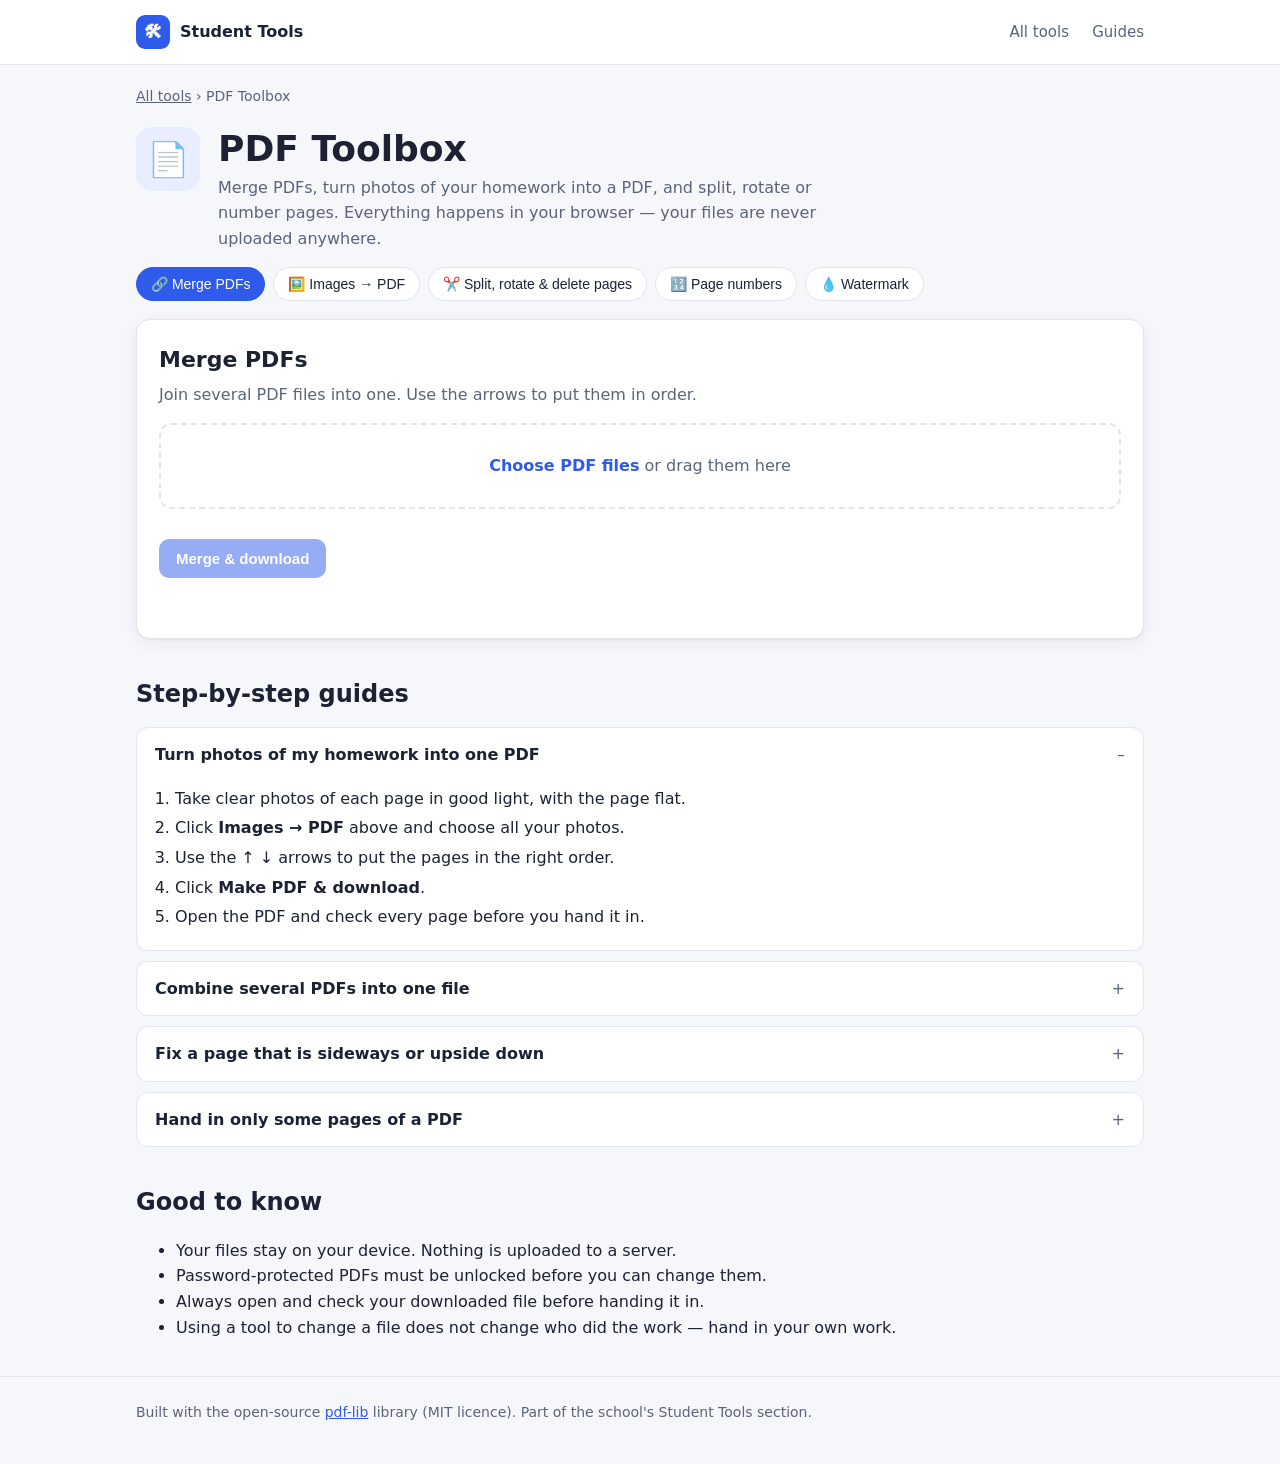
==== tools/pdf-tools.html @ f52e1fe5 "Add in-browser PDF Toolbox (merge, images to PDF, split/rotate/delete, page numbers, watermark) Stir" ====
<!doctype html>
<html lang="en">
<head>
  <meta charset="utf-8">
  <meta name="viewport" content="width=device-width, initial-scale=1">
  <title>PDF Toolbox</title>
  <meta name="description" content="Merge PDFs, turn photos into a PDF, split, rotate, delete pages, add page numbers and watermarks — free, in your browser.">
  <link rel="stylesheet" href="../assets/style.css">
  <style>
    [hidden] { display: none !important; }
    .tabs { display: flex; flex-wrap: wrap; gap: 8px; margin: 8px 0 18px; }
    .panel {
      background: var(--surface); border: 1px solid var(--border);
      border-radius: var(--radius); box-shadow: var(--shadow); padding: 22px;
    }
    .panel h2 { margin: 0 0 4px; font-size: 22px; }
    .panel > p { margin: 0 0 16px; color: var(--muted); }
    .drop {
      display: block;
      border: 2px dashed var(--border); border-radius: 12px; padding: 28px 16px;
      text-align: center; color: var(--muted); cursor: pointer; transition: .15s;
    }
    .drop:hover, .drop.over { border-color: var(--accent); background: var(--accent-soft); color: var(--text); }
    .drop strong { color: var(--accent); }
    .drop input { display: none; }
    .files { list-style: none; padding: 0; margin: 14px 0 0; display: grid; gap: 8px; }
    .files li {
      display: flex; align-items: center; gap: 10px; padding: 10px 12px;
      border: 1px solid var(--border); border-radius: 10px; background: var(--bg);
    }
    .files .n { color: var(--muted); font-size: 14px; width: 22px; text-align: right; }
    .files .name { flex: 1; overflow: hidden; text-overflow: ellipsis; white-space: nowrap; }
    .files .size { color: var(--muted); font-size: 13px; }
    .files button {
      border: 1px solid var(--border); background: var(--surface); color: var(--text);
      border-radius: 8px; width: 32px; height: 32px; cursor: pointer; font-size: 14px;
    }
    .files button:hover { border-color: var(--accent); color: var(--accent); }
    .row { display: flex; flex-wrap: wrap; gap: 14px; align-items: flex-end; margin-top: 16px; }
    .field { display: flex; flex-direction: column; gap: 6px; font-size: 14px; font-weight: 600; }
    .field input, .field select {
      padding: 10px 12px; font-size: 15px; border: 1px solid var(--border);
      border-radius: 10px; background: var(--surface); color: var(--text); min-width: 180px; font-weight: 400;
    }
    .field small { font-weight: 400; color: var(--muted); }
    .status { margin-top: 14px; font-size: 15px; min-height: 1.6em; }
    .status.ok { color: var(--ok); }
    .status.err { color: #d33a3a; }
    .btn[disabled] { opacity: .5; cursor: not-allowed; }
    .info { margin-top: 12px; color: var(--muted); font-size: 14px; }
  </style>
</head>
<body>
  <header class="site-header">
    <div class="wrap">
      <a class="brand" href="../index.html"><span class="brand-mark">🛠</span> Student Tools</a>
      <nav>
        <a href="../index.html">All tools</a>
        <a href="#guides">Guides</a>
      </nav>
    </div>
  </header>

  <main class="wrap">
    <div class="crumbs"><a href="../index.html">All tools</a> › PDF Toolbox</div>

    <div class="tool-hero">
      <div class="card-icon" aria-hidden="true">📄</div>
      <div>
        <h1>PDF Toolbox</h1>
        <p>Merge PDFs, turn photos of your homework into a PDF, and split, rotate or number pages. Everything happens in your browser — your files are never uploaded anywhere.</p>
      </div>
    </div>

    <div class="tabs chips" role="tablist" aria-label="Choose a tool">
      <button class="chip" type="button" data-tab="merge" aria-pressed="true">🔗 Merge PDFs</button>
      <button class="chip" type="button" data-tab="images" aria-pressed="false">🖼️ Images → PDF</button>
      <button class="chip" type="button" data-tab="pages" aria-pressed="false">✂️ Split, rotate &amp; delete pages</button>
      <button class="chip" type="button" data-tab="numbers" aria-pressed="false">🔢 Page numbers</button>
      <button class="chip" type="button" data-tab="watermark" aria-pressed="false">💧 Watermark</button>
    </div>

    <!-- MERGE -->
    <section class="panel" data-panel="merge">
      <h2>Merge PDFs</h2>
      <p>Join several PDF files into one. Use the arrows to put them in order.</p>
      <label class="drop"><input type="file" accept="application/pdf,.pdf" multiple data-input="merge">
        <strong>Choose PDF files</strong> or drag them here</label>
      <ul class="files" data-list="merge"></ul>
      <div class="row"><button class="btn btn-primary" type="button" data-run="merge" disabled>Merge &amp; download</button></div>
      <div class="status" data-status="merge"></div>
    </section>

    <!-- IMAGES -->
    <section class="panel" data-panel="images" hidden>
      <h2>Images → PDF</h2>
      <p>Turn photos or scans (JPG, PNG, WebP) into one PDF, one image per page.</p>
      <label class="drop"><input type="file" accept="image/*" multiple data-input="images">
        <strong>Choose images</strong> or drag them here</label>
      <ul class="files" data-list="images"></ul>
      <div class="row">
        <label class="field">Page size
          <select data-opt="imgSize">
            <option value="a4">A4 (best for printing)</option>
            <option value="letter">Letter</option>
            <option value="fit">Same size as the image</option>
          </select>
        </label>
        <button class="btn btn-primary" type="button" data-run="images" disabled>Make PDF &amp; download</button>
      </div>
      <div class="status" data-status="images"></div>
    </section>

    <!-- PAGES -->
    <section class="panel" data-panel="pages" hidden>
      <h2>Split, rotate &amp; delete pages</h2>
      <p>Pick one PDF, then choose what to do with which pages.</p>
      <label class="drop"><input type="file" accept="application/pdf,.pdf" data-input="pages">
        <strong>Choose a PDF</strong> or drag it here</label>
      <ul class="files" data-list="pages"></ul>
      <div class="row">
        <label class="field">What to do
          <select data-opt="pageAction">
            <option value="extract">Keep only these pages (extract)</option>
            <option value="delete">Delete these pages</option>
            <option value="rotate">Rotate these pages</option>
            <option value="split">Split into one file per page</option>
          </select>
        </label>
        <label class="field">Pages <small>e.g. 1-3, 5 — leave empty for all</small>
          <input type="text" data-opt="pageRange" placeholder="all pages">
        </label>
        <label class="field" data-show="rotate">Turn by
          <select data-opt="rotateBy">
            <option value="90">90° right ↻</option>
            <option value="180">180° (upside down)</option>
            <option value="270">90° left ↺</option>
          </select>
        </label>
        <button class="btn btn-primary" type="button" data-run="pages" disabled>Apply &amp; download</button>
      </div>
      <div class="status" data-status="pages"></div>
    </section>

    <!-- NUMBERS -->
    <section class="panel" data-panel="numbers" hidden>
      <h2>Add page numbers</h2>
      <p>Put page numbers at the bottom of every page of your assignment.</p>
      <label class="drop"><input type="file" accept="application/pdf,.pdf" data-input="numbers">
        <strong>Choose a PDF</strong> or drag it here</label>
      <ul class="files" data-list="numbers"></ul>
      <div class="row">
        <label class="field">Position
          <select data-opt="numPos">
            <option value="center">Bottom centre</option>
            <option value="right">Bottom right</option>
            <option value="left">Bottom left</option>
          </select>
        </label>
        <label class="field">Style
          <select data-opt="numStyle">
            <option value="n">1, 2, 3</option>
            <option value="page">Page 1 of 10</option>
          </select>
        </label>
        <label class="field">Start counting at page
          <input type="number" min="1" value="1" data-opt="numFrom">
        </label>
        <button class="btn btn-primary" type="button" data-run="numbers" disabled>Add numbers &amp; download</button>
      </div>
      <div class="status" data-status="numbers"></div>
    </section>

    <!-- WATERMARK -->
    <section class="panel" data-panel="watermark" hidden>
      <h2>Add a watermark</h2>
      <p>Stamp your name or a word like “DRAFT” across every page.</p>
      <label class="drop"><input type="file" accept="application/pdf,.pdf" data-input="watermark">
        <strong>Choose a PDF</strong> or drag it here</label>
      <ul class="files" data-list="watermark"></ul>
      <div class="row">
        <label class="field">Text
          <input type="text" value="DRAFT" maxlength="60" data-opt="wmText">
        </label>
        <label class="field">Strength
          <select data-opt="wmOpacity">
            <option value="0.12">Light</option>
            <option value="0.25" selected>Medium</option>
            <option value="0.45">Strong</option>
          </select>
        </label>
        <button class="btn btn-primary" type="button" data-run="watermark" disabled>Add watermark &amp; download</button>
      </div>
      <div class="status" data-status="watermark"></div>
    </section>

    <section id="guides" class="block">
      <h2>Step-by-step guides</h2>

      <details class="guide" open>
        <summary>Turn photos of my homework into one PDF</summary>
        <div class="body">
          <ol>
            <li>Take clear photos of each page in good light, with the page flat.</li>
            <li>Click <strong>Images → PDF</strong> above and choose all your photos.</li>
            <li>Use the ↑ ↓ arrows to put the pages in the right order.</li>
            <li>Click <strong>Make PDF &amp; download</strong>.</li>
            <li>Open the PDF and check every page before you hand it in.</li>
          </ol>
        </div>
      </details>

      <details class="guide">
        <summary>Combine several PDFs into one file</summary>
        <div class="body">
          <ol>
            <li>Click <strong>Merge PDFs</strong> and choose all the files.</li>
            <li>Put them in order with the arrows.</li>
            <li>Click <strong>Merge &amp; download</strong>.</li>
          </ol>
        </div>
      </details>

      <details class="guide">
        <summary>Fix a page that is sideways or upside down</summary>
        <div class="body">
          <ol>
            <li>Click <strong>Split, rotate &amp; delete pages</strong> and choose your PDF.</li>
            <li>Set <strong>What to do</strong> to <em>Rotate these pages</em>.</li>
            <li>Type the page number (for example <code>3</code>) and choose how far to turn it.</li>
            <li>Click <strong>Apply &amp; download</strong>.</li>
          </ol>
        </div>
      </details>

      <details class="guide">
        <summary>Hand in only some pages of a PDF</summary>
        <div class="body">
          <ol>
            <li>Click <strong>Split, rotate &amp; delete pages</strong> and choose your PDF.</li>
            <li>Choose <em>Keep only these pages</em> and type the pages, e.g. <code>2-4, 7</code>.</li>
            <li>Click <strong>Apply &amp; download</strong>.</li>
          </ol>
        </div>
      </details>
    </section>

    <section class="block">
      <h2>Good to know</h2>
      <ul>
        <li>Your files stay on your device. Nothing is uploaded to a server.</li>
        <li>Password-protected PDFs must be unlocked before you can change them.</li>
        <li>Always open and check your downloaded file before handing it in.</li>
        <li>Using a tool to change a file does not change who did the work — hand in your own work.</li>
      </ul>
    </section>
  </main>

  <footer class="site-footer">
    <div class="wrap">
      Built with the open-source <a href="https://pdf-lib.js.org" target="_blank" rel="noopener">pdf-lib</a> library (MIT licence).
      Part of the school's Student Tools section.
    </div>
  </footer>

  <script src="../assets/vendor/pdf-lib.min.js"></script>
  <script>
  (function () {
    var L = window.PDFLib;
    var files = { merge: [], images: [], pages: [], numbers: [], watermark: [] };
    var multi = { merge: true, images: true };

    function $(sel) { return document.querySelector(sel); }
    function opt(name) { return $('[data-opt="' + name + '"]').value; }
    function esc(s) {
      return String(s).replace(/[&<>"']/g, function (c) {
        return { "&": "&amp;", "<": "&lt;", ">": "&gt;", '"': "&quot;", "'": "&#39;" }[c];
      });
    }
    function size(n) {
      return n > 1048576 ? (n / 1048576).toFixed(1) + " MB" : Math.max(1, Math.round(n / 1024)) + " KB";
    }
    function status(tool, msg, kind) {
      var el = $('[data-status="' + tool + '"]');
      el.textContent = msg || "";
      el.className = "status" + (kind ? " " + kind : "");
    }
    function baseName(f) { return f.name.replace(/\.[^.]+$/, ""); }

    function download(bytes, name) {
      var blob = new Blob([bytes], { type: "application/pdf" });
      var url = URL.createObjectURL(blob);
      var a = document.createElement("a");
      a.href = url; a.download = name;
      document.body.appendChild(a); a.click(); a.remove();
      setTimeout(function () { URL.revokeObjectURL(url); }, 60000);
    }

    function loadPdf(file) {
      return file.arrayBuffer().then(function (buf) {
        return L.PDFDocument.load(buf).catch(function (e) {
          if (/encrypt/i.test(String(e && e.message))) {
            throw new Error("“" + file.name + "” is password-protected. Unlock it first, then try again.");
          }
          throw new Error("“" + file.name + "” could not be opened. Is it a real PDF file?");
        });
      });
    }

    // Parse "1-3, 5, 8-" into zero-based page indexes. Empty = all pages.
    function parseRange(text, count) {
      text = String(text || "").trim();
      if (!text) return Array.from({ length: count }, function (_, i) { return i; });
      var out = [];
      text.split(/[,;\s]+/).forEach(function (part) {
        if (!part) return;
        var m = part.match(/^(\d*)\s*-\s*(\d*)$/);
        var a, b;
        if (m) { a = m[1] ? +m[1] : 1; b = m[2] ? +m[2] : count; }
        else if (/^\d+$/.test(part)) { a = b = +part; }
        else throw new Error("I don't understand “" + part + "”. Use numbers like 1-3, 5.");
        if (a < 1 || b > count || a > b) throw new Error("Page " + part + " doesn't exist — this PDF has " + count + " page" + (count === 1 ? "" : "s") + ".");
        for (var i = a; i <= b; i++) if (out.indexOf(i - 1) === -1) out.push(i - 1);
      });
      if (!out.length) throw new Error("Type the page numbers, e.g. 1-3, 5.");
      return out;
    }

    // ---------- tabs ----------
    var tabs = document.querySelectorAll("[data-tab]");
    tabs.forEach(function (t) {
      t.addEventListener("click", function () {
        tabs.forEach(function (x) { x.setAttribute("aria-pressed", String(x === t)); });
        document.querySelectorAll("[data-panel]").forEach(function (p) {
          p.hidden = p.getAttribute("data-panel") !== t.getAttribute("data-tab");
        });
      });
    });

    // ---------- file lists ----------
    function render(tool) {
      var list = $('[data-list="' + tool + '"]');
      var arr = files[tool];
      list.innerHTML = arr.map(function (f, i) {
        return '<li><span class="n">' + (i + 1) + '.</span><span class="name" title="' + esc(f.name) + '">' + esc(f.name) +
          '</span><span class="size">' + size(f.size) + "</span>" +
          (multi[tool] ? '<button type="button" data-move="-1" data-i="' + i + '" aria-label="Move up">↑</button>' +
                         '<button type="button" data-move="1" data-i="' + i + '" aria-label="Move down">↓</button>' : "") +
          '<button type="button" data-remove="' + i + '" aria-label="Remove">✕</button></li>';
      }).join("");
      var need = tool === "merge" ? 2 : 1;
      $('[data-run="' + tool + '"]').disabled = arr.length < need;
      if (tool === "merge" && arr.length === 1) status(tool, "Add at least one more PDF to merge.");
      else if (!arr.length) status(tool, "");
      if (tool !== "merge" && tool !== "images" && arr.length) showPageCount(tool);
    }

    function showPageCount(tool) {
      loadPdf(files[tool][0]).then(function (doc) {
        var n = doc.getPageCount();
        status(tool, "This PDF has " + n + " page" + (n === 1 ? "" : "s") + ".");
      }).catch(function (e) { status(tool, e.message, "err"); });
    }

    function addFiles(tool, list) {
      var isImg = tool === "images";
      var picked = Array.from(list).filter(function (f) {
        return isImg ? /^image\//.test(f.type) || /\.(jpe?g|png|webp|gif|bmp)$/i.test(f.name)
                     : f.type === "application/pdf" || /\.pdf$/i.test(f.name);
      });
      if (!picked.length) { status(tool, isImg ? "Please choose image files." : "Please choose PDF files.", "err"); return; }
      files[tool] = multi[tool] ? files[tool].concat(picked) : [picked[0]];
      render(tool);
    }

    document.querySelectorAll("[data-input]").forEach(function (input) {
      var tool = input.getAttribute("data-input");
      var drop = input.closest(".drop");
      input.addEventListener("change", function () { addFiles(tool, input.files); input.value = ""; });
      ["dragenter", "dragover"].forEach(function (ev) {
        drop.addEventListener(ev, function (e) { e.preventDefault(); drop.classList.add("over"); });
      });
      ["dragleave", "drop"].forEach(function (ev) {
        drop.addEventListener(ev, function (e) { e.preventDefault(); drop.classList.remove("over"); });
      });
      drop.addEventListener("drop", function (e) { addFiles(tool, e.dataTransfer.files); });
    });

    document.querySelectorAll("[data-list]").forEach(function (list) {
      var tool = list.getAttribute("data-list");
      list.addEventListener("click", function (e) {
        var b = e.target.closest("button");
        if (!b) return;
        var arr = files[tool];
        if (b.hasAttribute("data-remove")) {
          arr.splice(+b.getAttribute("data-remove"), 1);
        } else {
          var i = +b.getAttribute("data-i"), j = i + +b.getAttribute("data-move");
          if (j < 0 || j >= arr.length) return;
          var t = arr[i]; arr[i] = arr[j]; arr[j] = t;
        }
        render(tool);
      });
    });

    // show "Turn by" only for rotate
    var actionSel = $('[data-opt="pageAction"]');
    function syncAction() {
      $('[data-show="rotate"]').hidden = actionSel.value !== "rotate";
      $('[data-opt="pageRange"]').closest(".field").hidden = actionSel.value === "split";
    }
    actionSel.addEventListener("change", syncAction);
    syncAction();

    // ---------- actions ----------
    var actions = {
      merge: function () {
        var out;
        return L.PDFDocument.create().then(function (d) {
          out = d;
          return files.merge.reduce(function (p, f) {
            return p.then(function () { return loadPdf(f); }).then(function (src) {
              return out.copyPages(src, src.getPageIndices());
            }).then(function (pages) { pages.forEach(function (pg) { out.addPage(pg); }); });
          }, Promise.resolve());
        }).then(function () { return out.save(); }).then(function (bytes) {
          download(bytes, "merged.pdf");
          return "Done! " + files.merge.length + " files merged into merged.pdf (" + out.getPageCount() + " pages).";
        });
      },

      images: function () {
        var sizes = { a4: [595.28, 841.89], letter: [612, 792] };
        var mode = opt("imgSize");
        var out;
        return L.PDFDocument.create().then(function (d) {
          out = d;
          return files.images.reduce(function (p, f) {
            return p.then(function () { return embedImage(out, f); }).then(function (img) {
              var w = img.width, h = img.height, page;
              if (mode === "fit") {
                page = out.addPage([w, h]);
                page.drawImage(img, { x: 0, y: 0, width: w, height: h });
              } else {
                var ps = sizes[mode].slice();
                if (w > h) ps.reverse(); // landscape photo → landscape page
                page = out.addPage(ps);
                var m = 24, s = Math.min((ps[0] - 2 * m) / w, (ps[1] - 2 * m) / h);
                page.drawImage(img, { x: (ps[0] - w * s) / 2, y: (ps[1] - h * s) / 2, width: w * s, height: h * s });
              }
            });
          }, Promise.resolve());
        }).then(function () { return out.save(); }).then(function (bytes) {
          var name = files.images.length === 1 ? baseName(files.images[0]) + ".pdf" : "images.pdf";
          download(bytes, name);
          return "Done! " + files.images.length + " image" + (files.images.length === 1 ? "" : "s") + " saved as " + name + ".";
        });
      },

      pages: function () {
        var f = files.pages[0], action = actionSel.value;
        return loadPdf(f).then(function (src) {
          var count = src.getPageCount();
          var name = baseName(f);
          if (action === "split") {
            if (count > 50 && !confirmSplit(count)) return "Cancelled.";
            return src.getPageIndices().reduce(function (p, i) {
              return p.then(function () { return L.PDFDocument.create(); }).then(function (one) {
                return one.copyPages(src, [i]).then(function (pg) { one.addPage(pg[0]); return one.save(); });
              }).then(function (bytes) {
                download(bytes, name + "-page-" + (i + 1) + ".pdf");
                return new Promise(function (r) { setTimeout(r, 250); });
              });
            }, Promise.resolve()).then(function () {
              return "Done! " + count + " files downloaded (one per page). If your browser asks, allow multiple downloads.";
            });
          }
          var sel = parseRange(opt("pageRange"), count);
          if (action === "rotate") {
            var by = +opt("rotateBy");
            sel.forEach(function (i) {
              var pg = src.getPage(i);
              pg.setRotation(L.degrees((pg.getRotation().angle + by) % 360));
            });
            return src.save().then(function (b) {
              download(b, name + "-rotated.pdf");
              return "Done! Rotated " + sel.length + " page" + (sel.length === 1 ? "" : "s") + ".";
            });
          }
          var keep = action === "extract"
            ? sel.slice().sort(function (a, b) { return a - b; })
            : src.getPageIndices().filter(function (i) { return sel.indexOf(i) === -1; });
          if (!keep.length) throw new Error("That would remove every page. Choose fewer pages to delete.");
          return L.PDFDocument.create().then(function (out) {
            return out.copyPages(src, keep).then(function (pgs) {
              pgs.forEach(function (pg) { out.addPage(pg); });
              return out.save();
            });
          }).then(function (b) {
            download(b, name + (action === "extract" ? "-extract.pdf" : "-edited.pdf"));
            return "Done! New PDF has " + keep.length + " page" + (keep.length === 1 ? "" : "s") + ".";
          });
        });
      },

      numbers: function () {
        var f = files.numbers[0];
        var pos = opt("numPos"), style = opt("numStyle");
        var from = Math.max(1, parseInt(opt("numFrom"), 10) || 1);
        var doc;
        return loadPdf(f).then(function (d) { doc = d; return doc.embedFont(L.StandardFonts.Helvetica); })
          .then(function (font) {
            var pages = doc.getPages(), total = pages.length - from + 1;
            if (from > pages.length) throw new Error("This PDF only has " + pages.length + " pages.");
            pages.forEach(function (pg, i) {
              if (i + 1 < from) return;
              var n = i + 2 - from;
              var label = style === "page" ? "Page " + n + " of " + total : String(n);
              var size = 11, tw = font.widthOfTextAtSize(label, size);
              var box = visibleBox(pg);
              var x = pos === "left" ? 36 : pos === "right" ? box.w - 36 - tw : (box.w - tw) / 2;
              drawUpright(pg, box, label, x, 24, { size: size, font: font, color: L.rgb(0.25, 0.25, 0.25) });
            });
            return doc.save();
          }).then(function (b) {
            download(b, baseName(f) + "-numbered.pdf");
            return "Done! Page numbers added.";
          });
      },

      watermark: function () {
        var f = files.watermark[0];
        var text = opt("wmText").trim();
        if (!text) return Promise.reject(new Error("Type the watermark text first."));
        var op = +opt("wmOpacity");
        var doc;
        return loadPdf(f).then(function (d) { doc = d; return doc.embedFont(L.StandardFonts.HelveticaBold); })
          .then(function (font) {
            doc.getPages().forEach(function (pg) {
              var box = visibleBox(pg);
              var diag = Math.sqrt(box.w * box.w + box.h * box.h);
              var size = Math.min(110, (diag * 0.7) / Math.max(1, font.widthOfTextAtSize(text, 1)));
              var tw = font.widthOfTextAtSize(text, size);
              var ang = Math.atan2(box.h, box.w);
              var x = box.w / 2 - (tw / 2) * Math.cos(ang) + (size / 3) * Math.sin(ang);
              var y = box.h / 2 - (tw / 2) * Math.sin(ang) - (size / 3) * Math.cos(ang);
              drawUpright(pg, box, text, x, y, {
                size: size, font: font, color: L.rgb(0.75, 0.1, 0.1), opacity: op,
                rotate: ang * 180 / Math.PI
              });
            });
            return doc.save();
          }).then(function (b) {
            download(b, baseName(f) + "-watermark.pdf");
            return "Done! Watermark added to every page.";
          });
      }
    };

    // Width/height of the page as the reader sees it (after any rotation).
    function visibleBox(pg) {
      var s = pg.getSize(), r = ((pg.getRotation().angle % 360) + 360) % 360;
      return (r === 90 || r === 270) ? { w: s.height, h: s.width, r: r, pw: s.width, ph: s.height }
                                     : { w: s.width, h: s.height, r: r, pw: s.width, ph: s.height };
    }
    // Draw text at (x, y) in "as seen" coordinates, so it is upright even on rotated pages.
    function drawUpright(pg, box, text, x, y, o) {
      var r = box.r, X = x, Y = y, extra = 0;
      if (r === 90) { X = box.pw - y; Y = x; extra = 90; }
      else if (r === 180) { X = box.pw - x; Y = box.ph - y; extra = 180; }
      else if (r === 270) { X = y; Y = box.ph - x; extra = 270; }
      var opts = Object.assign({}, o, { x: X, y: Y, rotate: L.degrees((o.rotate || 0) + extra) });
      pg.drawText(text, opts);
    }

    function confirmSplit(n) {
      return window.confirm("This will download " + n + " separate files. Continue?");
    }

    // Embed any browser-readable image. JPG/PNG directly; others converted via canvas.
    function embedImage(doc, f) {
      return f.arrayBuffer().then(function (buf) {
        var b = new Uint8Array(buf);
        if (b[0] === 0xFF && b[1] === 0xD8) return doc.embedJpg(buf);
        if (b[0] === 0x89 && b[1] === 0x50) return doc.embedPng(buf);
        return new Promise(function (resolve, reject) {
          var url = URL.createObjectURL(f), img = new Image();
          img.onload = function () {
            var c = document.createElement("canvas");
            c.width = img.naturalWidth; c.height = img.naturalHeight;
            var ctx = c.getContext("2d");
            ctx.fillStyle = "#fff"; ctx.fillRect(0, 0, c.width, c.height);
            ctx.drawImage(img, 0, 0);
            URL.revokeObjectURL(url);
            c.toBlob(function (blob) {
              blob.arrayBuffer().then(function (jb) { return doc.embedJpg(jb); }).then(resolve, reject);
            }, "image/jpeg", 0.92);
          };
          img.onerror = function () { URL.revokeObjectURL(url); reject(new Error("“" + f.name + "” isn't an image this browser can read. Try JPG or PNG.")); };
          img.src = url;
        });
      });
    }

    document.querySelectorAll("[data-run]").forEach(function (btn) {
      var tool = btn.getAttribute("data-run");
      btn.addEventListener("click", function () {
        if (!L) { status(tool, "The PDF library didn't load. Refresh the page and try again.", "err"); return; }
        btn.disabled = true;
        status(tool, "Working… please wait.");
        Promise.resolve().then(actions[tool]).then(function (msg) {
          status(tool, msg, "ok");
        }).catch(function (e) {
          console.error(e);
          status(tool, (e && e.message) || "Something went wrong.", "err");
        }).then(function () { btn.disabled = false; });
      });
    });
  })();
  </script>
</body>
</html>
---- assets/style.css ----
/* Student Tools — shared styles */
:root {
  --bg: #f6f7fb;
  --surface: #ffffff;
  --text: #1c2233;
  --muted: #5b6478;
  --border: #e2e5ee;
  --accent: #2f5bea;
  --accent-soft: #e8eeff;
  --ok: #1f8a4c;
  --warn-bg: #fff6e0;
  --warn-text: #7a5300;
  --radius: 14px;
  --shadow: 0 1px 2px rgba(20, 30, 60, .06), 0 4px 16px rgba(20, 30, 60, .06);
  color-scheme: light;
}
@media (prefers-color-scheme: dark) {
  :root {
    --bg: #11141c;
    --surface: #1a1f2b;
    --text: #e8ebf3;
    --muted: #9aa3b8;
    --border: #2b3242;
    --accent: #7c9bff;
    --accent-soft: #232c45;
    --ok: #5fd08f;
    --warn-bg: #3a3020;
    --warn-text: #f2d08a;
    --shadow: none;
    color-scheme: dark;
  }
}

* { box-sizing: border-box; }
html { -webkit-text-size-adjust: 100%; }
body {
  margin: 0;
  background: var(--bg);
  color: var(--text);
  font: 16px/1.6 system-ui, -apple-system, "Segoe UI", Roboto, sans-serif;
}
a { color: var(--accent); }
img { max-width: 100%; }

.wrap { max-width: 1040px; margin: 0 auto; padding: 0 16px; }

/* Header */
.site-header {
  background: var(--surface);
  border-bottom: 1px solid var(--border);
}
.site-header .wrap {
  display: flex; align-items: center; justify-content: space-between;
  gap: 12px; min-height: 64px;
}
.brand { display: flex; align-items: center; gap: 10px; font-weight: 700; color: var(--text); text-decoration: none; }
.brand-mark {
  width: 34px; height: 34px; border-radius: 9px;
  display: grid; place-items: center;
  background: var(--accent); color: #fff; font-size: 18px;
}
.site-header nav a { color: var(--muted); text-decoration: none; margin-left: 18px; font-size: 15px; }
.site-header nav a:hover { color: var(--accent); }

/* Hero */
.hero { padding: 48px 0 28px; }
.hero h1 { font-size: clamp(28px, 5vw, 40px); line-height: 1.2; margin: 0 0 10px; }
.hero p { color: var(--muted); max-width: 640px; margin: 0; font-size: 18px; }

/* Search + filters */
.controls { display: flex; flex-wrap: wrap; gap: 10px; margin: 24px 0 8px; }
.search {
  flex: 1 1 260px; padding: 12px 14px; font-size: 16px;
  border: 1px solid var(--border); border-radius: 10px;
  background: var(--surface); color: var(--text);
}
.search:focus { outline: 2px solid var(--accent); outline-offset: 1px; }
.chips { display: flex; flex-wrap: wrap; gap: 8px; }
.chip {
  border: 1px solid var(--border); background: var(--surface); color: var(--text);
  padding: 8px 14px; border-radius: 999px; cursor: pointer; font-size: 14px;
}
.chip[aria-pressed="true"] { background: var(--accent); border-color: var(--accent); color: #fff; }

/* Tool grid */
.grid {
  display: grid; gap: 16px; margin: 20px 0 48px;
  grid-template-columns: repeat(auto-fill, minmax(280px, 1fr));
}
.card {
  background: var(--surface); border: 1px solid var(--border);
  border-radius: var(--radius); box-shadow: var(--shadow);
  padding: 20px; display: flex; flex-direction: column; gap: 10px;
}
.card-top { display: flex; align-items: center; gap: 12px; }
.card-icon {
  width: 46px; height: 46px; border-radius: 12px; font-size: 24px;
  display: grid; place-items: center; background: var(--accent-soft);
}
.card h3 { margin: 0; font-size: 19px; }
.card .cat { font-size: 13px; color: var(--muted); }
.card p { margin: 0; color: var(--muted); flex: 1; }
.card-actions { display: flex; gap: 8px; flex-wrap: wrap; margin-top: 6px; }
.empty { color: var(--muted); padding: 24px 0; }

/* Buttons */
.btn {
  display: inline-flex; align-items: center; gap: 6px;
  padding: 10px 16px; border-radius: 10px; font-weight: 600; font-size: 15px;
  text-decoration: none; border: 1px solid transparent; cursor: pointer;
}
.btn-primary { background: var(--accent); color: #fff; }
.btn-primary:hover { filter: brightness(1.08); }
.btn-ghost { background: transparent; color: var(--accent); border-color: var(--border); }
.btn-ghost:hover { background: var(--accent-soft); }

/* Tool page */
.crumbs { font-size: 14px; color: var(--muted); padding-top: 20px; }
.crumbs a { color: var(--muted); }
.tool-hero { display: flex; gap: 18px; align-items: flex-start; padding: 20px 0 8px; flex-wrap: wrap; }
.tool-hero .card-icon { width: 64px; height: 64px; font-size: 34px; border-radius: 16px; }
.tool-hero h1 { margin: 0 0 4px; font-size: clamp(26px, 4.5vw, 36px); line-height: 1.2; }
.tool-hero p { margin: 0; color: var(--muted); max-width: 640px; }
.tool-hero .card-actions { margin-top: 14px; }

.notice {
  background: var(--warn-bg); color: var(--warn-text);
  border-radius: 10px; padding: 12px 16px; margin: 16px 0; font-size: 15px;
}
.notice code { background: rgba(0,0,0,.07); padding: 1px 5px; border-radius: 4px; }

section.block { margin: 36px 0; }
section.block > h2 { font-size: 24px; margin: 0 0 14px; }

.features {
  display: grid; gap: 12px;
  grid-template-columns: repeat(auto-fill, minmax(220px, 1fr));
}
.feature {
  background: var(--surface); border: 1px solid var(--border);
  border-radius: 12px; padding: 14px 16px;
}
.feature strong { display: block; margin-bottom: 2px; }
.feature span { color: var(--muted); font-size: 14px; }

details.guide {
  background: var(--surface); border: 1px solid var(--border);
  border-radius: 12px; margin-bottom: 10px; overflow: hidden;
}
details.guide summary {
  cursor: pointer; padding: 14px 18px; font-weight: 600; list-style: none;
  display: flex; justify-content: space-between; gap: 12px;
}
details.guide summary::-webkit-details-marker { display: none; }
details.guide summary::after { content: "+"; color: var(--muted); font-weight: 400; }
details.guide[open] summary::after { content: "–"; }
details.guide .body { padding: 0 18px 16px; }
details.guide ol { margin: 0; padding-left: 20px; }
details.guide li { margin: 4px 0; }
.tip { color: var(--ok); font-size: 14px; margin-top: 8px; }

.embed-frame {
  width: 100%; height: 80vh; min-height: 520px;
  border: 1px solid var(--border); border-radius: var(--radius); background: var(--surface);
}

pre {
  background: #0f1320; color: #e6e9f2; padding: 14px 16px;
  border-radius: 10px; overflow-x: auto; font-size: 14px;
}

/* Footer */
.site-footer { border-top: 1px solid var(--border); color: var(--muted); font-size: 14px; padding: 24px 0 40px; }

@media (max-width: 560px) {
  .site-header nav a { margin-left: 12px; }
  .hero { padding-top: 32px; }
}
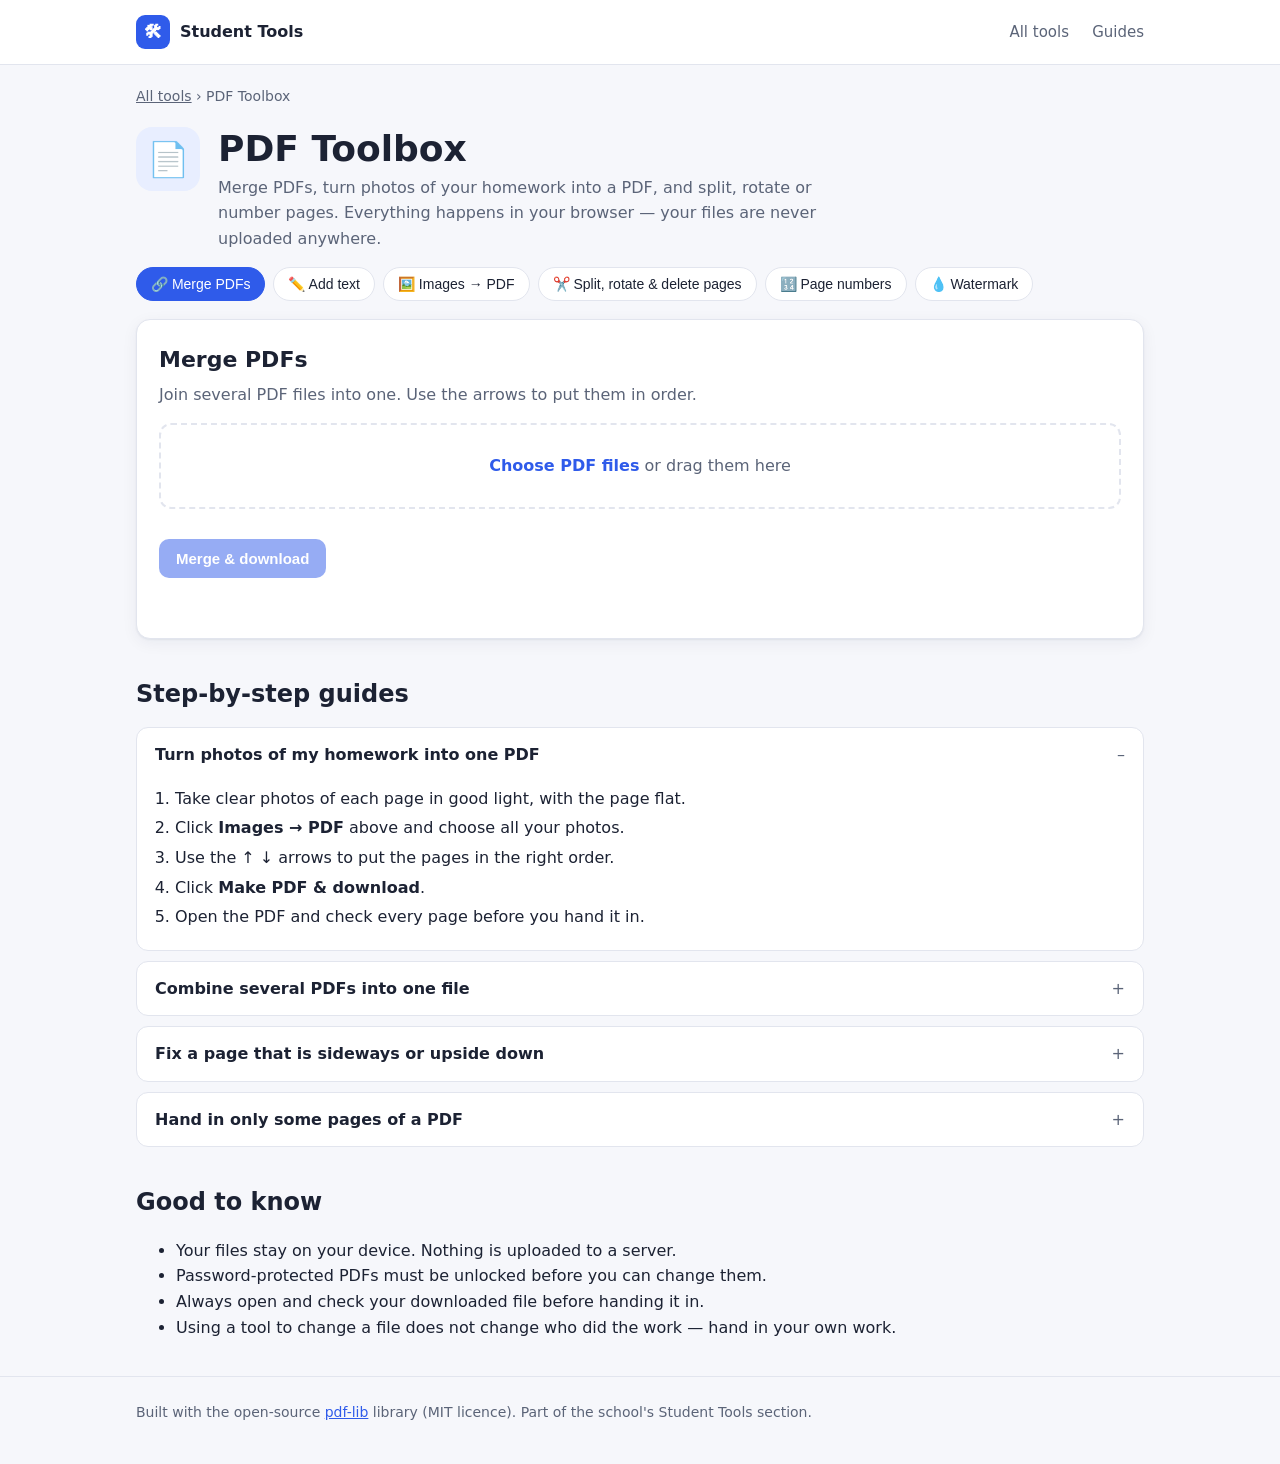
==== commit e1f5fb0d: "PDF Toolbox: add 'Add text' tool with page preview, click-to-place and drag Co-Authored-By: Claude O" ====
--- a/tools/pdf-tools.html
+++ b/tools/pdf-tools.html
@@ -48,6 +48,30 @@
     .status.err { color: #d33a3a; }
     .btn[disabled] { opacity: .5; cursor: not-allowed; }
     .info { margin-top: 12px; color: var(--muted); font-size: 14px; }
+
+    /* Add text */
+    .field textarea {
+      padding: 10px 12px; font: 15px/1.4 system-ui, sans-serif; border: 1px solid var(--border);
+      border-radius: 10px; background: var(--surface); color: var(--text); min-width: 260px; min-height: 44px; resize: vertical;
+    }
+    .field input[type="color"] { min-width: 0; width: 56px; height: 42px; padding: 4px; }
+    .check { display: flex; align-items: center; gap: 8px; font-size: 14px; font-weight: 600; padding-bottom: 10px; cursor: pointer; }
+    .pager { display: flex; align-items: center; gap: 10px; margin: 16px 0 10px; flex-wrap: wrap; }
+    .pager span { color: var(--muted); font-size: 14px; }
+    .stage-wrap { overflow-x: auto; background: var(--bg); border: 1px solid var(--border); border-radius: 12px; padding: 14px; }
+    .stage { position: relative; margin: 0 auto; box-shadow: 0 2px 12px rgba(0,0,0,.18); cursor: crosshair; touch-action: none; }
+    .stage canvas { display: block; }
+    .txt-item {
+      position: absolute; white-space: pre; line-height: 1.2; font-family: Helvetica, Arial, sans-serif;
+      cursor: move; user-select: none; outline: 1px dashed transparent;
+    }
+    .txt-item:hover { outline-color: rgba(47, 91, 234, .6); }
+    .txt-item.sel { outline: 2px solid var(--accent); }
+    .txt-item .x {
+      position: absolute; top: -11px; right: -11px; width: 22px; height: 22px; border-radius: 50%;
+      border: 0; background: #d33a3a; color: #fff; font: 700 12px/22px system-ui; cursor: pointer; padding: 0; display: none;
+    }
+    .txt-item.sel .x, .txt-item:hover .x { display: block; }
   </style>
 </head>
 <body>
@@ -74,6 +98,7 @@
 
     <div class="tabs chips" role="tablist" aria-label="Choose a tool">
       <button class="chip" type="button" data-tab="merge" aria-pressed="true">🔗 Merge PDFs</button>
+      <button class="chip" type="button" data-tab="text" aria-pressed="false">✏️ Add text</button>
       <button class="chip" type="button" data-tab="images" aria-pressed="false">🖼️ Images → PDF</button>
       <button class="chip" type="button" data-tab="pages" aria-pressed="false">✂️ Split, rotate &amp; delete pages</button>
       <button class="chip" type="button" data-tab="numbers" aria-pressed="false">🔢 Page numbers</button>
@@ -89,6 +114,49 @@
       <ul class="files" data-list="merge"></ul>
       <div class="row"><button class="btn btn-primary" type="button" data-run="merge" disabled>Merge &amp; download</button></div>
       <div class="status" data-status="merge"></div>
+    </section>
+
+    <!-- ADD TEXT -->
+    <section class="panel" data-panel="text" hidden>
+      <h2>Add text to a PDF</h2>
+      <p>Fill in a form, add your name, or write a note. Type your text, then click on the page where it should go.</p>
+      <label class="drop"><input type="file" accept="application/pdf,.pdf" data-input="text">
+        <strong>Choose a PDF</strong> or drag it here</label>
+      <ul class="files" data-list="text"></ul>
+
+      <div data-text-editor hidden>
+        <div class="row">
+          <label class="field">Your text
+            <textarea data-opt="txtValue" rows="2" placeholder="e.g. Ali Khan — Class 9B"></textarea>
+          </label>
+          <label class="field">Size
+            <select data-opt="txtSize">
+              <option value="9">Small (9)</option>
+              <option value="12" selected>Normal (12)</option>
+              <option value="16">Large (16)</option>
+              <option value="24">Heading (24)</option>
+              <option value="36">Big (36)</option>
+            </select>
+          </label>
+          <label class="field">Colour
+            <input type="color" value="#111111" data-opt="txtColor">
+          </label>
+          <label class="check"><input type="checkbox" data-opt="txtBg"> White box behind text<br><small style="font-weight:400;color:var(--muted)">(covers old text)</small></label>
+        </div>
+
+        <div class="pager">
+          <button class="btn btn-ghost" type="button" data-page="-1">‹ Previous</button>
+          <span data-page-label>Page 1 of 1</span>
+          <button class="btn btn-ghost" type="button" data-page="1">Next ›</button>
+          <span>· Click the page to place text. Drag text to move it. Click text to change it, ✕ to delete.</span>
+        </div>
+        <div class="stage-wrap"><div class="stage" data-stage><canvas></canvas></div></div>
+      </div>
+
+      <div class="row">
+        <button class="btn btn-primary" type="button" data-run="text" disabled>Save &amp; download</button>
+      </div>
+      <div class="status" data-status="text"></div>
     </section>
 
     <!-- IMAGES -->
@@ -264,10 +332,11 @@
   </footer>
 
   <script src="../assets/vendor/pdf-lib.min.js"></script>
+  <script src="../assets/vendor/pdfjs/pdf.min.js"></script>
   <script>
   (function () {
     var L = window.PDFLib;
-    var files = { merge: [], images: [], pages: [], numbers: [], watermark: [] };
+    var files = { merge: [], images: [], pages: [], numbers: [], watermark: [], text: [] };
     var multi = { merge: true, images: true };
 
     function $(sel) { return document.querySelector(sel); }
@@ -352,6 +421,7 @@
       $('[data-run="' + tool + '"]').disabled = arr.length < need;
       if (tool === "merge" && arr.length === 1) status(tool, "Add at least one more PDF to merge.");
       else if (!arr.length) status(tool, "");
+      if (tool === "text") { textEditor.load(arr[0]); return; }
       if (tool !== "merge" && tool !== "images" && arr.length) showPageCount(tool);
     }
 
@@ -414,6 +484,37 @@
 
     // ---------- actions ----------
     var actions = {
+      text: function () {
+        var f = files.text[0], items = textEditor.items(), doc, font;
+        return loadPdf(f).then(function (d) { doc = d; return doc.embedFont(L.StandardFonts.Helvetica); })
+          .then(function (fnt) {
+            font = fnt;
+            items.forEach(function (it) {
+              var pg = doc.getPage(it.page), box = visibleBox(pg);
+              var lines = it.text.split("\n"), lh = it.size * LINE, w = 0;
+              lines.forEach(function (ln) {
+                try { w = Math.max(w, font.widthOfTextAtSize(ln, it.size)); }
+                catch (e) {
+                  throw new Error("“" + it.text.slice(0, 30) + "” has letters this tool can't write yet. " +
+                                  "Please use English letters, numbers and common symbols.");
+                }
+              });
+              var top = box.h - it.y; // distance from bottom of page to top of the text box
+              if (it.bg) {
+                rectUpright(pg, box, it.x - 1, top - lines.length * lh, w + 2, lines.length * lh, { color: L.rgb(1, 1, 1) });
+              }
+              lines.forEach(function (ln, k) {
+                if (!ln) return;
+                drawUpright(pg, box, ln, it.x, top - k * lh - it.size * BASE, { size: it.size, font: font, color: hexToRgb(it.color) });
+              });
+            });
+            return doc.save();
+          }).then(function (b) {
+            download(b, baseName(f) + "-edited.pdf");
+            return "Done! Saved " + baseName(f) + "-edited.pdf with " + items.length + " text" + (items.length === 1 ? "" : "s") + " added.";
+          });
+      },
+
       merge: function () {
         var out;
         return L.PDFDocument.create().then(function (d) {
@@ -557,21 +658,195 @@
       }
     };
 
-    // Width/height of the page as the reader sees it (after any rotation).
+    // Width/height of the visible page area as the reader sees it (after any rotation).
     function visibleBox(pg) {
-      var s = pg.getSize(), r = ((pg.getRotation().angle % 360) + 360) % 360;
-      return (r === 90 || r === 270) ? { w: s.height, h: s.width, r: r, pw: s.width, ph: s.height }
-                                     : { w: s.width, h: s.height, r: r, pw: s.width, ph: s.height };
+      var c = pg.getCropBox(), r = ((pg.getRotation().angle % 360) + 360) % 360;
+      var b = { r: r, pw: c.width, ph: c.height, ox: c.x, oy: c.y };
+      if (r === 90 || r === 270) { b.w = c.height; b.h = c.width; } else { b.w = c.width; b.h = c.height; }
+      return b;
+    }
+    // Convert an "as seen" point (from bottom-left of the visible page) to PDF coordinates.
+    function toPdf(box, x, y) {
+      var r = box.r, X = x, Y = y;
+      if (r === 90) { X = box.pw - y; Y = x; }
+      else if (r === 180) { X = box.pw - x; Y = box.ph - y; }
+      else if (r === 270) { X = y; Y = box.ph - x; }
+      return { x: X + box.ox, y: Y + box.oy, rotate: r };
     }
     // Draw text at (x, y) in "as seen" coordinates, so it is upright even on rotated pages.
     function drawUpright(pg, box, text, x, y, o) {
-      var r = box.r, X = x, Y = y, extra = 0;
-      if (r === 90) { X = box.pw - y; Y = x; extra = 90; }
-      else if (r === 180) { X = box.pw - x; Y = box.ph - y; extra = 180; }
-      else if (r === 270) { X = y; Y = box.ph - x; extra = 270; }
-      var opts = Object.assign({}, o, { x: X, y: Y, rotate: L.degrees((o.rotate || 0) + extra) });
-      pg.drawText(text, opts);
-    }
+      var p = toPdf(box, x, y);
+      pg.drawText(text, Object.assign({}, o, { x: p.x, y: p.y, rotate: L.degrees((o.rotate || 0) + p.rotate) }));
+    }
+    function rectUpright(pg, box, x, y, w, h, o) {
+      var p = toPdf(box, x, y);
+      pg.drawRectangle(Object.assign({}, o, { x: p.x, y: p.y, width: w, height: h, rotate: L.degrees(p.rotate) }));
+    }
+    function hexToRgb(hex) {
+      var n = parseInt(String(hex).replace("#", ""), 16) || 0;
+      return L.rgb(((n >> 16) & 255) / 255, ((n >> 8) & 255) / 255, (n & 255) / 255);
+    }
+
+    // ---------- Add text: page preview + placing text ----------
+    var LINE = 1.2, BASE = 0.95; // line height and baseline position (× font size), same as the preview
+    var textEditor = (function () {
+      var PJ = window.pdfjsLib;
+      if (PJ) PJ.GlobalWorkerOptions.workerSrc = "../assets/vendor/pdfjs/pdf.worker.min.js";
+      var wrap = $("[data-text-editor]"), stage = $("[data-stage]"), canvas = stage.querySelector("canvas");
+      var label = $("[data-page-label]"), runBtn = $('[data-run="text"]');
+      var inText = $('[data-opt="txtValue"]'), inSize = $('[data-opt="txtSize"]'),
+          inColor = $('[data-opt="txtColor"]'), inBg = $('[data-opt="txtBg"]');
+      var doc = null, pageNo = 0, scale = 1, items = [], sel = -1, token = 0, renderTask = null;
+
+      function sync() { runBtn.disabled = !doc || !items.length; }
+
+      function reset() {
+        if (doc) doc.destroy();
+        doc = null; items = []; sel = -1; wrap.hidden = true; sync();
+      }
+
+      function load(file) {
+        reset();
+        if (!file) return;
+        if (!PJ) { status("text", "The page preview didn't load. Refresh the page and try again.", "err"); return; }
+        var my = ++token;
+        status("text", "Opening…");
+        file.arrayBuffer().then(function (buf) {
+          return PJ.getDocument({ data: new Uint8Array(buf) }).promise;
+        }).then(function (d) {
+          if (my !== token) { d.destroy(); return; }
+          doc = d; pageNo = 0; wrap.hidden = false;
+          status("text", "Type your text, then click on the page where it should go.");
+          return show();
+        }).catch(function (e) {
+          if (my !== token) return;
+          status("text", /password/i.test(e && e.name + e.message)
+            ? "“" + file.name + "” is password-protected. Unlock it first, then try again."
+            : "“" + file.name + "” could not be opened. Is it a real PDF file?", "err");
+        });
+      }
+
+      function show() {
+        if (!doc) return;
+        label.textContent = "Page " + (pageNo + 1) + " of " + doc.numPages;
+        return doc.getPage(pageNo + 1).then(function (page) {
+          var base = page.getViewport({ scale: 1 });
+          var avail = Math.max(260, wrap.querySelector(".stage-wrap").clientWidth - 30);
+          scale = Math.min(1.6, avail / base.width);
+          var vp = page.getViewport({ scale: scale });
+          var dpr = window.devicePixelRatio || 1;
+          canvas.width = Math.floor(vp.width * dpr); canvas.height = Math.floor(vp.height * dpr);
+          canvas.style.width = vp.width + "px"; canvas.style.height = vp.height + "px";
+          stage.style.width = vp.width + "px"; stage.style.height = vp.height + "px";
+          if (renderTask) renderTask.cancel();
+          renderTask = page.render({ canvasContext: canvas.getContext("2d"), viewport: vp,
+                                     transform: dpr !== 1 ? [dpr, 0, 0, dpr, 0, 0] : null });
+          drawItems();
+          return renderTask.promise.catch(function () {});
+        });
+      }
+
+      function drawItems() {
+        stage.querySelectorAll(".txt-item").forEach(function (n) { n.remove(); });
+        items.forEach(function (it, i) {
+          if (it.page !== pageNo) return;
+          var d = document.createElement("div");
+          d.className = "txt-item" + (i === sel ? " sel" : "");
+          d.setAttribute("data-i", i);
+          d.textContent = it.text;
+          d.style.left = it.x * scale + "px";
+          d.style.top = it.y * scale + "px";
+          d.style.fontSize = it.size * scale + "px";
+          d.style.color = it.color;
+          d.style.background = it.bg ? "#fff" : "transparent";
+          var x = document.createElement("button");
+          x.type = "button"; x.className = "x"; x.textContent = "✕"; x.setAttribute("aria-label", "Delete this text");
+          d.appendChild(x);
+          stage.appendChild(d);
+        });
+        sync();
+      }
+
+      function current() {
+        return { text: inText.value.replace(/\s+$/, ""), size: +inSize.value, color: inColor.value, bg: inBg.checked };
+      }
+
+      // Click empty page → add text. Click text → select it. Drag text → move.
+      var drag = null;
+      stage.addEventListener("pointerdown", function (e) {
+        if (!doc) return;
+        var r = stage.getBoundingClientRect();
+        var px = e.clientX - r.left, py = e.clientY - r.top;
+        if (e.target.classList.contains("x")) return;
+        var el = e.target.closest(".txt-item");
+        if (el) {
+          sel = +el.getAttribute("data-i");
+          var it = items[sel];
+          inText.value = it.text; inSize.value = String(it.size); inColor.value = it.color; inBg.checked = it.bg;
+          drag = { id: e.pointerId, dx: px - it.x * scale, dy: py - it.y * scale };
+          stage.setPointerCapture(e.pointerId);
+          drawItems();
+          return;
+        }
+        if (sel >= 0) { // first click on empty space just finishes editing the selected text
+          sel = -1; inText.value = ""; drawItems();
+          status("text", "Type your next text, then click on the page where it should go.");
+          return;
+        }
+        var c = current();
+        if (!c.text) { status("text", "Type your text in the box above first, then click the page.", "err"); inText.focus(); return; }
+        items.push({ page: pageNo, x: px / scale, y: py / scale - (c.size * LINE) / 2,
+                     text: c.text, size: c.size, color: c.color, bg: c.bg });
+        sel = -1;
+        inText.value = "";
+        drawItems();
+        status("text", items.length + " text" + (items.length === 1 ? "" : "s") + " added. Type more text and click again, or click “Save & download”.");
+      });
+      stage.addEventListener("pointermove", function (e) {
+        if (!drag || e.pointerId !== drag.id || sel < 0) return;
+        var r = stage.getBoundingClientRect();
+        items[sel].x = Math.max(0, (e.clientX - r.left - drag.dx) / scale);
+        items[sel].y = Math.max(0, (e.clientY - r.top - drag.dy) / scale);
+        var el = stage.querySelector('.txt-item[data-i="' + sel + '"]');
+        if (el) { el.style.left = items[sel].x * scale + "px"; el.style.top = items[sel].y * scale + "px"; }
+      });
+      ["pointerup", "pointercancel"].forEach(function (ev) {
+        stage.addEventListener(ev, function () { drag = null; });
+      });
+      stage.addEventListener("click", function (e) {
+        var x = e.target.closest(".x");
+        if (!x) return;
+        var i = +x.parentNode.getAttribute("data-i");
+        items.splice(i, 1);
+        sel = -1;
+        drawItems();
+        status("text", items.length ? items.length + " text" + (items.length === 1 ? "" : "s") + " on the PDF." : "Text removed.");
+      });
+
+      // Changing the controls updates the selected text.
+      [inText, inSize, inColor, inBg].forEach(function (inp) {
+        inp.addEventListener(inp === inText ? "input" : "change", function () {
+          if (sel < 0 || !items[sel]) return;
+          var c = current();
+          if (!c.text) return;
+          Object.assign(items[sel], c);
+          drawItems();
+        });
+      });
+
+      document.querySelectorAll("[data-page]").forEach(function (b) {
+        b.addEventListener("click", function () {
+          if (!doc) return;
+          var n = pageNo + +b.getAttribute("data-page");
+          if (n < 0 || n >= doc.numPages) return;
+          pageNo = n; sel = -1; show();
+        });
+      });
+      var rt;
+      window.addEventListener("resize", function () { clearTimeout(rt); rt = setTimeout(show, 200); });
+
+      return { load: load, reset: reset, items: function () { return items; } };
+    })();
 
     function confirmSplit(n) {
       return window.confirm("This will download " + n + " separate files. Continue?");
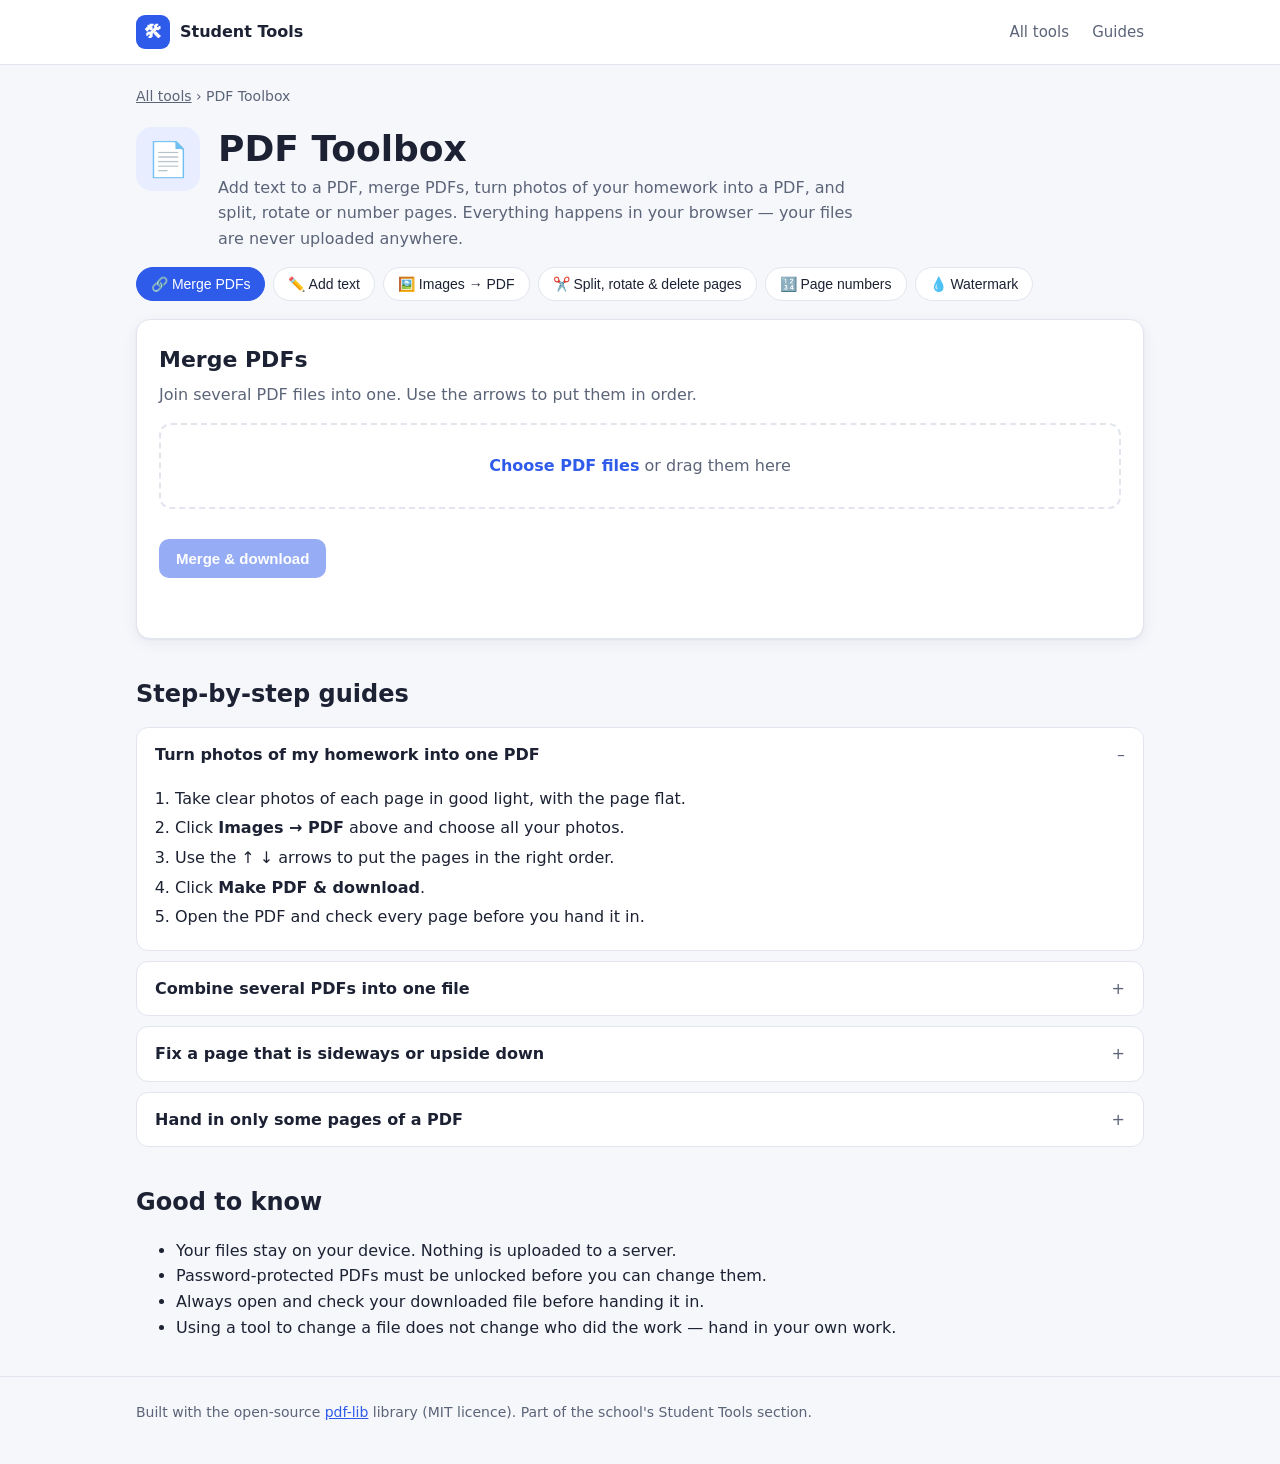
==== commit e7f57648: "Mention Add text on the home page card and in search Co-Authored-By: Claude Opus 5.5 <noreply@anthro" ====
--- a/tools/pdf-tools.html
+++ b/tools/pdf-tools.html
@@ -92,7 +92,7 @@
       <div class="card-icon" aria-hidden="true">📄</div>
       <div>
         <h1>PDF Toolbox</h1>
-        <p>Merge PDFs, turn photos of your homework into a PDF, and split, rotate or number pages. Everything happens in your browser — your files are never uploaded anywhere.</p>
+        <p>Add text to a PDF, merge PDFs, turn photos of your homework into a PDF, and split, rotate or number pages. Everything happens in your browser — your files are never uploaded anywhere.</p>
       </div>
     </div>
 
